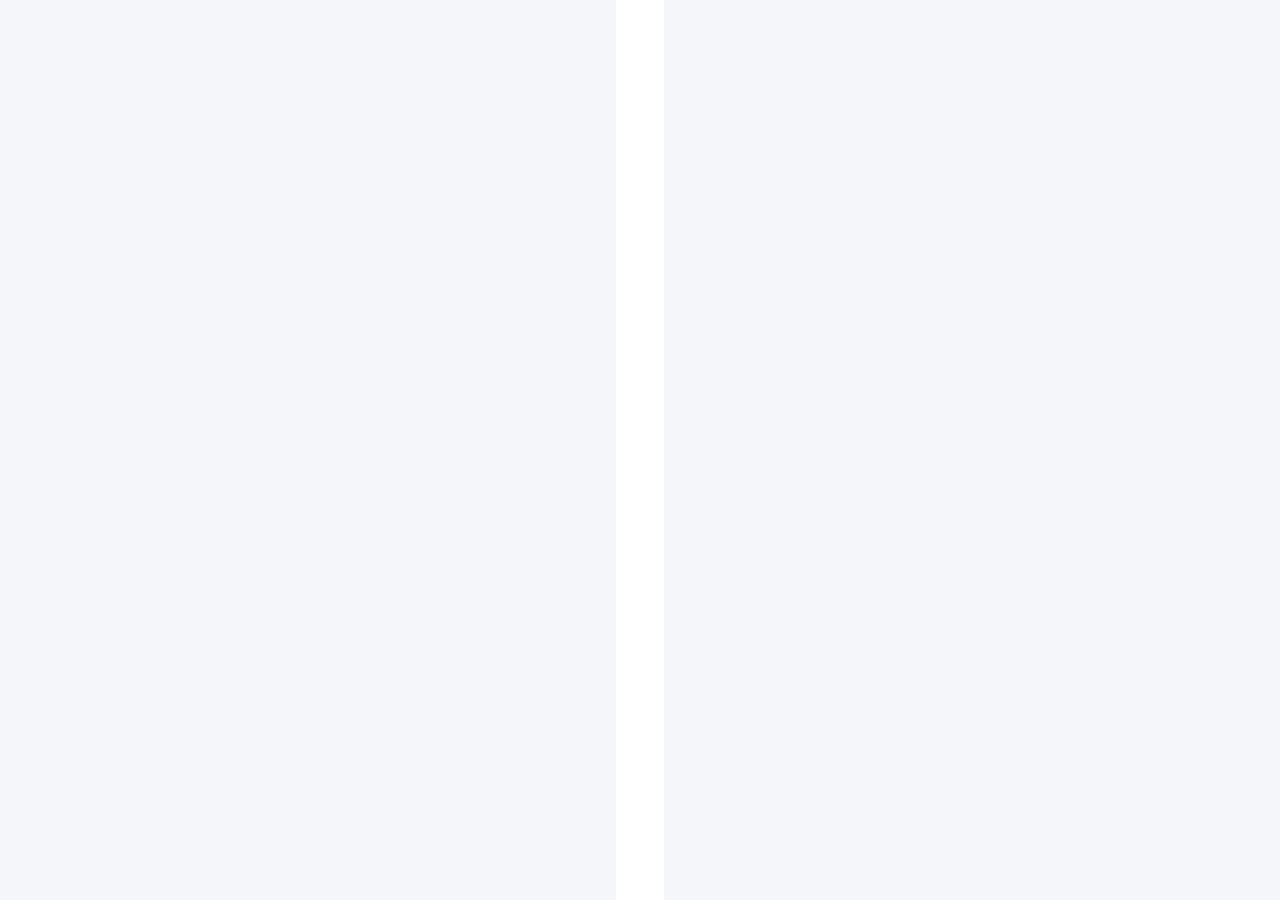
==== index.html @ 3c85de1f "feat: crear estructura inicial de paginas HTML" ====
<!DOCTYPE html>
<html lang="es">
<head>
  <meta charset="UTF-8">
  <meta name="viewport" content="width=device-width, initial-scale=1.0">
  <title>Iniciar Sesión - Toderos Facatativá</title>
  <!-- Estilos globales compartidos -->
  <link rel="stylesheet" href="css/styles.css">
  <!-- Estilos específicos de la pantalla -->
  <link rel="stylesheet" href="css/index.css">
</head>
<body>
  <main class="auth-container">
    <!-- Contenido inicial de Inicio de Sesión -->
  </main>
</body>
</html>
---- css/styles.css ----
/* ==========================================================================
   TODEROS FACATATIVÁ - ESTILOS GLOBALES (styles.css)
   Proyecto Formativo ADSO - SENA
   Tecnologías: HTML5 y CSS3 puro (sin frameworks ni librerías externas)
   ========================================================================== */

/* 1. VARIABLES CSS (CUSTOM PROPERTIES)
   Tokens de diseño basados en el prototipo de Figma
   -------------------------------------------------------------------------- */
:root {
  /* Paleta de colores */
  --color-primary: #194a9b;         /* Azul institucional principal */
  --color-primary-hover: #133979;   /* Azul oscuro para hover */
  --color-secondary: #f0f4fc;       /* Azul muy claro para fondos de acento */
  --color-dark: #1e1e1e;            /* Texto principal oscuro */
  --color-gray-dark: #4f4f4f;       /* Texto secundario oscuro */
  --color-gray: #828282;            /* Texto secundario y placeholders */
  --color-gray-light: #e0e0e0;      /* Bordes y divisores */
  --color-gray-bg: #f5f6fa;         /* Fondo general de la aplicación */
  --color-gray-box: #eeeeee;        /* Fondos neutros y cajas simuladas */
  --color-white: #ffffff;           /* Fondo blanco para tarjetas y contenedores */
  --color-success: #27ae60;         /* Estados activos y confirmaciones */
  --color-warning: #f39c12;         /* Estados pendientes */
  --color-danger: #e74c3c;          /* Estados inactivos o cancelados */

  /* Tipografía */
  --font-family-base: -apple-system, BlinkMacSystemFont, "Segoe UI", Roboto, "Helvetica Neue", Arial, sans-serif;
  --font-size-xs: 0.75rem;          /* 12px */
  --font-size-sm: 0.875rem;         /* 14px */
  --font-size-base: 1rem;           /* 16px */
  --font-size-md: 1.125rem;         /* 18px */
  --font-size-lg: 1.25rem;          /* 20px */
  --font-size-xl: 1.5rem;           /* 24px */
  --font-size-xxl: 1.875rem;        /* 30px */

  /* Espaciado */
  --spacing-xs: 4px;
  --spacing-sm: 8px;
  --spacing-md: 16px;
  --spacing-lg: 24px;
  --spacing-xl: 32px;

  /* Bordes y sombras */
  --border-radius-sm: 4px;
  --border-radius-md: 8px;
  --border-radius-lg: 12px;
  --border-radius-full: 9999px;
  --border-light: 1px solid var(--color-gray-light);
  --box-shadow-sm: 0 1px 3px rgba(0, 0, 0, 0.08);
  --box-shadow-md: 0 4px 12px rgba(0, 0, 0, 0.08);

  /* Layout */
  --max-width-mobile: 440px;
  --max-width-desktop: 1200px;
}

/* 2. REINICIO BÁSICO (CSS RESET)
   -------------------------------------------------------------------------- */
*, *::before, *::after {
  box-sizing: border-box;
  margin: 0;
  padding: 0;
}

html {
  font-size: 16px;
  scroll-behavior: smooth;
}

body {
  font-family: var(--font-family-base);
  font-size: var(--font-size-base);
  line-height: 1.5;
  color: var(--color-dark);
  background-color: var(--color-gray-bg);
  min-height: 100vh;
  display: flex;
  flex-direction: column;
}

/* 3. TIPOGRAFÍA Y ENLACES COMUNES
   -------------------------------------------------------------------------- */
h1, h2, h3, h4, h5, h6 {
  color: var(--color-dark);
  font-weight: 600;
  line-height: 1.3;
}

p {
  color: var(--color-gray-dark);
}

a {
  color: var(--color-primary);
  text-decoration: none;
  transition: color 0.2s ease;
}

a:hover {
  text-decoration: underline;
}

/* 4. ENCABEZADO Y LOGO DE APLICACIÓN
   -------------------------------------------------------------------------- */
.app-header {
  background-color: var(--color-white);
  border-bottom: var(--border-light);
  padding: var(--spacing-md);
  display: flex;
  align-items: center;
  justify-content: space-between;
  position: sticky;
  top: 0;
  z-index: 100;
}

.brand-logo {
  display: flex;
  align-items: center;
  gap: var(--spacing-sm);
  font-size: var(--font-size-md);
  font-weight: 700;
  color: var(--color-primary);
  letter-spacing: -0.5px;
}

/* Bloque neutro que simula el isotipo sin usar imágenes ni SVG */
.brand-icon-placeholder {
  width: 28px;
  height: 28px;
  background-color: var(--color-primary);
  color: var(--color-white);
  border-radius: var(--border-radius-sm);
  display: inline-flex;
  align-items: center;
  justify-content: center;
  font-size: var(--font-size-xs);
  font-weight: 700;
}

.back-link {
  display: inline-flex;
  align-items: center;
  gap: var(--spacing-xs);
  font-size: var(--font-size-sm);
  color: var(--color-gray-dark);
  padding: var(--spacing-xs) var(--spacing-sm);
  border-radius: var(--border-radius-sm);
  background-color: var(--color-gray-box);
}

.back-link:hover {
  background-color: var(--color-gray-light);
  text-decoration: none;
}

/* 5. FORMULARIOS E INPUTS COMUNES
   -------------------------------------------------------------------------- */
.form-group {
  margin-bottom: var(--spacing-md);
  display: flex;
  flex-direction: column;
  gap: var(--spacing-xs);
}

.form-label {
  font-size: var(--font-size-sm);
  font-weight: 600;
  color: var(--color-dark);
}

.form-input,
.form-select,
.form-textarea {
  width: 100%;
  padding: 10px 14px;
  font-family: inherit;
  font-size: var(--font-size-sm);
  color: var(--color-dark);
  background-color: var(--color-white);
  border: var(--border-light);
  border-radius: var(--border-radius-md);
  outline: none;
  transition: border-color 0.2s ease, box-shadow 0.2s ease;
}

.form-input:focus,
.form-select:focus,
.form-textarea:focus {
  border-color: var(--color-primary);
  box-shadow: 0 0 0 3px rgba(25, 74, 155, 0.15);
}

.form-input::placeholder,
.form-textarea::placeholder {
  color: var(--color-gray);
}

.form-textarea {
  resize: vertical;
  min-height: 80px;
}

.form-hint {
  font-size: var(--font-size-xs);
  color: var(--color-gray);
}

/* 6. BOTONES COMUNES
   -------------------------------------------------------------------------- */
.btn {
  display: inline-flex;
  align-items: center;
  justify-content: center;
  padding: 10px 18px;
  font-family: inherit;
  font-size: var(--font-size-sm);
  font-weight: 600;
  border-radius: var(--border-radius-md);
  border: 1px solid transparent;
  cursor: pointer;
  text-align: center;
  transition: background-color 0.2s ease, border-color 0.2s ease;
}

.btn-primary {
  background-color: var(--color-primary);
  color: var(--color-white);
}

.btn-primary:hover {
  background-color: var(--color-primary-hover);
  text-decoration: none;
}

.btn-secondary {
  background-color: var(--color-gray-box);
  color: var(--color-dark);
  border-color: var(--color-gray-light);
}

.btn-secondary:hover {
  background-color: var(--color-gray-light);
  text-decoration: none;
}

.btn-block {
  width: 100%;
}

.btn-sm {
  padding: 6px 12px;
  font-size: var(--font-size-xs);
}

/* 7. TARJETAS Y CONTENEDORES
   -------------------------------------------------------------------------- */
.card {
  background-color: var(--color-white);
  border-radius: var(--border-radius-md);
  border: var(--border-light);
  padding: var(--spacing-md);
  box-shadow: var(--box-shadow-sm);
}

/* 8. BADGES Y ESTADOS
   -------------------------------------------------------------------------- */
.badge {
  display: inline-block;
  padding: 4px 10px;
  font-size: var(--font-size-xs);
  font-weight: 600;
  border-radius: var(--border-radius-full);
  text-transform: uppercase;
  letter-spacing: 0.5px;
}

.badge-active {
  background-color: #e8f8f0;
  color: var(--color-success);
}

.badge-inactive {
  background-color: #fceceb;
  color: var(--color-danger);
}

.badge-pending {
  background-color: #fef5e7;
  color: var(--color-warning);
}

.badge-role {
  background-color: var(--color-secondary);
  color: var(--color-primary);
}

/* 9. PLACEHOLDERS NEUTROS (Imágenes, Avatares, Mapas)
   Construidos exclusivamente con CSS3 para cumplir con las restricciones
   -------------------------------------------------------------------------- */
.avatar-placeholder {
  width: 48px;
  height: 48px;
  background-color: var(--color-gray-box);
  border: var(--border-light);
  border-radius: var(--border-radius-full);
  display: flex;
  align-items: center;
  justify-content: center;
  font-size: var(--font-size-xs);
  font-weight: 600;
  color: var(--color-gray);
  text-transform: uppercase;
}

.map-placeholder {
  background-color: #e9ecef;
  border: 1px dashed var(--color-gray-light);
  border-radius: var(--border-radius-md);
  padding: var(--spacing-lg);
  display: flex;
  flex-direction: column;
  align-items: center;
  justify-content: center;
  text-align: center;
  color: var(--color-gray);
  min-height: 160px;
}

.map-placeholder strong {
  color: var(--color-dark);
  font-size: var(--font-size-sm);
  margin-bottom: var(--spacing-xs);
}

/* 10. BARRA DE NAVEGACIÓN INFERIOR (Mobile)
   -------------------------------------------------------------------------- */
.mobile-nav-bar {
  position: fixed;
  bottom: 0;
  left: 0;
  right: 0;
  background-color: var(--color-white);
  border-top: var(--border-light);
  display: flex;
  justify-content: space-around;
  padding: var(--spacing-sm) 0;
  z-index: 100;
}

.mobile-nav-item {
  display: flex;
  flex-direction: column;
  align-items: center;
  gap: 2px;
  font-size: var(--font-size-xs);
  color: var(--color-gray);
  padding: 4px 8px;
}

.mobile-nav-item.active {
  color: var(--color-primary);
  font-weight: 600;
}

.nav-icon-box {
  width: 22px;
  height: 22px;
  background-color: var(--color-gray-box);
  border-radius: var(--border-radius-sm);
  display: flex;
  align-items: center;
  justify-content: center;
  font-size: 10px;
}

.mobile-nav-item.active .nav-icon-box {
  background-color: var(--color-primary);
  color: var(--color-white);
}

/* Espaciador inferior para no tapar contenido con la barra móvil */
.has-bottom-nav {
  padding-bottom: 70px;
}
---- css/index.css ----
/* ==========================================================================
   TODEROS FACATATIVÁ - INICIO DE SESIÓN (index.css)
   Estilos específicos para la pantalla de Login
   ========================================================================== */

.auth-container {
  max-width: var(--max-width-mobile);
  margin: 0 auto;
  min-height: 100vh;
  background-color: var(--color-white);
  display: flex;
  flex-direction: column;
  padding: var(--spacing-xl) var(--spacing-lg);
  justify-content: space-between;
}
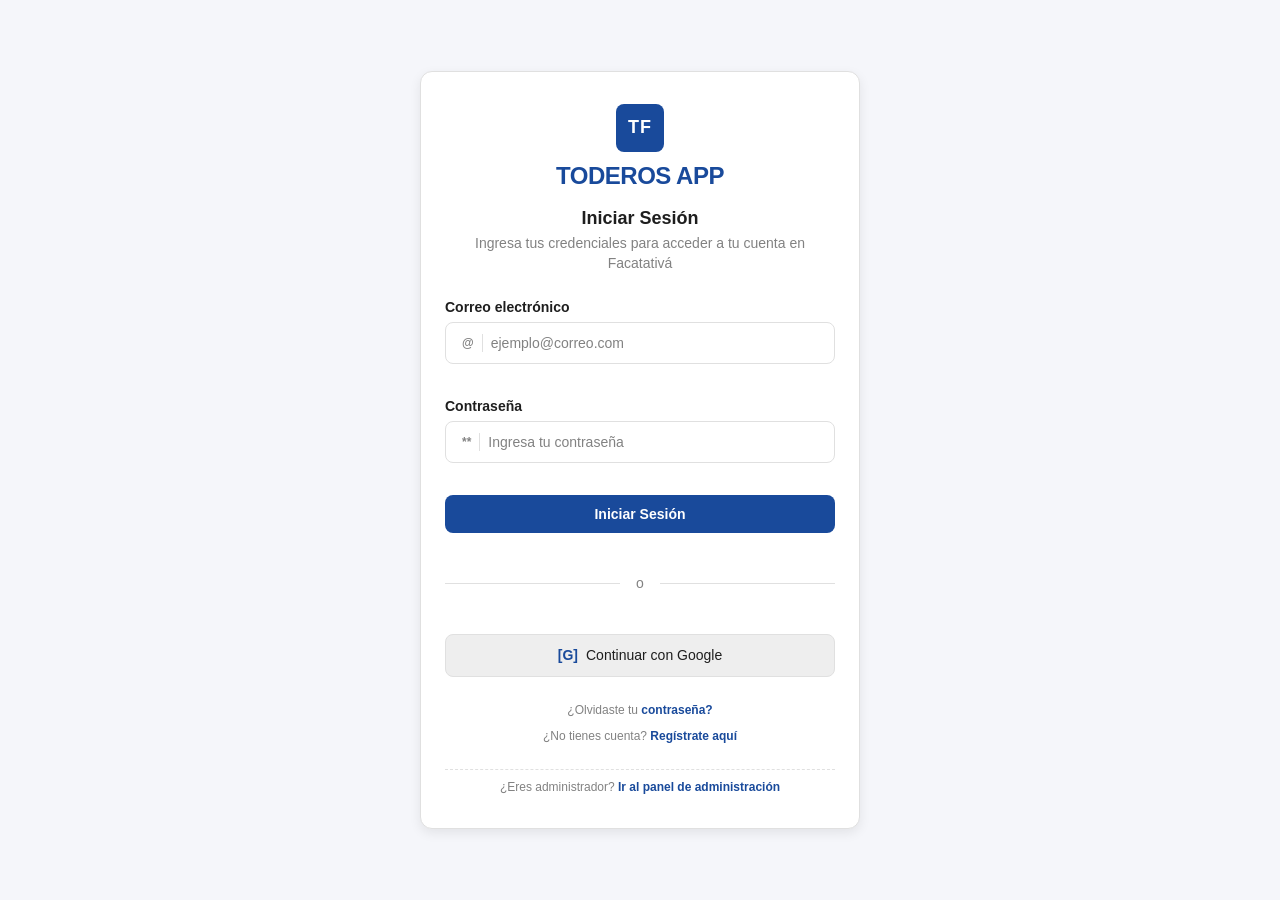
==== commit bb98bec1: "feat: maquetar inicio de sesion y registro" ====
--- a/index.html
+++ b/index.html
@@ -9,9 +9,92 @@
   <!-- Estilos específicos de la pantalla -->
   <link rel="stylesheet" href="css/index.css">
 </head>
-<body>
-  <main class="auth-container">
-    <!-- Contenido inicial de Inicio de Sesión -->
+<body class="login-page">
+
+  <main class="auth-card" aria-labelledby="login-title">
+    
+    <!-- Encabezado con identidad visual -->
+    <header class="auth-header">
+      <div class="auth-brand">
+        <div class="brand-badge-box" aria-hidden="true">TF</div>
+        <h1 class="brand-title">TODEROS APP</h1>
+      </div>
+      <h2 id="login-title" class="auth-title">Iniciar Sesión</h2>
+      <p class="auth-subtitle">Ingresa tus credenciales para acceder a tu cuenta en Facatativá</p>
+    </header>
+
+    <!-- Formulario de inicio de sesión -->
+    <form class="auth-form" action="buscar-servicios.html" method="get">
+      
+      <!-- Campo Correo -->
+      <div class="form-group">
+        <label for="login-email" class="form-label">Correo electrónico</label>
+        <div class="input-with-indicator">
+          <span class="input-indicator" aria-hidden="true">@</span>
+          <input 
+            type="email" 
+            id="login-email" 
+            name="email" 
+            class="form-input" 
+            placeholder="ejemplo@correo.com" 
+            required
+            autocomplete="email">
+        </div>
+      </div>
+
+      <!-- Campo Contraseña -->
+      <div class="form-group">
+        <label for="login-password" class="form-label">Contraseña</label>
+        <div class="input-with-indicator">
+          <span class="input-indicator" aria-hidden="true">**</span>
+          <input 
+            type="password" 
+            id="login-password" 
+            name="password" 
+            class="form-input" 
+            placeholder="Ingresa tu contraseña" 
+            required
+            autocomplete="current-password">
+        </div>
+      </div>
+
+      <!-- Botón de acción principal -->
+      <button type="submit" class="btn btn-primary btn-block">
+        Iniciar Sesión
+      </button>
+
+      <!-- Divisor visual -->
+      <div class="auth-divider" aria-hidden="true">
+        <span class="divider-line"></span>
+        <span class="divider-text">o</span>
+        <span class="divider-line"></span>
+      </div>
+
+      <!-- Botón de autenticación alternativa -->
+      <a href="buscar-servicios.html" class="btn-social">
+        <span class="social-indicator" aria-hidden="true">[G]</span>
+        <span>Continuar con Google</span>
+      </a>
+
+    </form>
+
+    <!-- Enlaces secundarios del pie -->
+    <footer class="auth-footer">
+      <p>
+        ¿Olvidaste tu <a href="#recuperar">contraseña?</a>
+      </p>
+      <p>
+        ¿No tienes cuenta? <a href="registro.html">Regístrate aquí</a>
+      </p>
+
+      <!-- Enlace para navegación rápida hacia el rol Administrador (para fines de revisión) -->
+      <div class="admin-access-note">
+        <span>¿Eres administrador?</span> 
+        <a href="admin-dashboard.html">Ir al panel de administración</a>
+      </div>
+    </footer>
+
   </main>
+
 </body>
 </html>
--- a/css/styles.css
+++ b/css/styles.css
@@ -383,3 +383,4 @@
 .has-bottom-nav {
   padding-bottom: 70px;
 }
+
--- a/css/index.css
+++ b/css/index.css
@@ -3,13 +3,188 @@
    Estilos específicos para la pantalla de Login
    ========================================================================== */
 
-.auth-container {
+/* Contenedor principal centrado, estilo mobile-first */
+.login-page {
+  min-height: 100vh;
+  display: flex;
+  align-items: center;
+  justify-content: center;
+  background-color: var(--color-gray-bg);
+  padding: var(--spacing-md);
+}
+
+.auth-card {
+  width: 100%;
   max-width: var(--max-width-mobile);
-  margin: 0 auto;
-  min-height: 100vh;
   background-color: var(--color-white);
+  border-radius: var(--border-radius-lg);
+  border: var(--border-light);
+  box-shadow: var(--box-shadow-md);
+  padding: var(--spacing-xl) var(--spacing-lg);
   display: flex;
   flex-direction: column;
-  padding: var(--spacing-xl) var(--spacing-lg);
-  justify-content: space-between;
 }
+
+/* Identidad de marca superior */
+.auth-header {
+  text-align: center;
+  margin-bottom: var(--spacing-lg);
+}
+
+.auth-brand {
+  display: flex;
+  flex-direction: column;
+  align-items: center;
+  gap: var(--spacing-sm);
+  margin-bottom: var(--spacing-md);
+}
+
+.brand-badge-box {
+  width: 48px;
+  height: 48px;
+  background-color: var(--color-primary);
+  color: var(--color-white);
+  border-radius: var(--border-radius-md);
+  display: flex;
+  align-items: center;
+  justify-content: center;
+  font-weight: 700;
+  font-size: var(--font-size-md);
+  letter-spacing: 1px;
+}
+
+.brand-title {
+  font-size: var(--font-size-xl);
+  font-weight: 700;
+  color: var(--color-primary);
+  letter-spacing: -0.5px;
+}
+
+.auth-title {
+  font-size: var(--font-size-md);
+  font-weight: 600;
+  color: var(--color-dark);
+  margin-bottom: var(--spacing-xs);
+}
+
+.auth-subtitle {
+  font-size: var(--font-size-sm);
+  color: var(--color-gray);
+  line-height: 1.4;
+}
+
+/* Formulario */
+.auth-form {
+  display: flex;
+  flex-direction: column;
+  gap: var(--spacing-md);
+}
+
+/* Campo con indicador visual neutro */
+.input-with-indicator {
+  display: flex;
+  align-items: center;
+  border: var(--border-light);
+  border-radius: var(--border-radius-md);
+  background-color: var(--color-white);
+  padding: 0 var(--spacing-md);
+  transition: border-color 0.2s ease, box-shadow 0.2s ease;
+}
+
+.input-with-indicator:focus-within {
+  border-color: var(--color-primary);
+  box-shadow: 0 0 0 3px rgba(25, 74, 155, 0.15);
+}
+
+.input-indicator {
+  font-size: var(--font-size-xs);
+  font-weight: 600;
+  color: var(--color-gray);
+  text-transform: uppercase;
+  margin-right: var(--spacing-sm);
+  padding-right: var(--spacing-sm);
+  border-right: 1px solid var(--color-gray-light);
+  user-select: none;
+}
+
+.input-with-indicator .form-input {
+  border: none;
+  padding: 12px 0;
+  box-shadow: none;
+}
+
+.input-with-indicator .form-input:focus {
+  box-shadow: none;
+}
+
+/* Divisor horizontal */
+.auth-divider {
+  display: flex;
+  align-items: center;
+  gap: var(--spacing-md);
+  margin: var(--spacing-lg) 0;
+}
+
+.divider-line {
+  flex: 1;
+  height: 1px;
+  background-color: var(--color-gray-light);
+}
+
+.divider-text {
+  font-size: var(--font-size-sm);
+  color: var(--color-gray);
+}
+
+/* Botón social neutro */
+.btn-social {
+  display: flex;
+  align-items: center;
+  justify-content: center;
+  gap: var(--spacing-sm);
+  background-color: var(--color-gray-box);
+  color: var(--color-dark);
+  border: 1px solid var(--color-gray-light);
+  border-radius: var(--border-radius-md);
+  padding: 10px 16px;
+  font-size: var(--font-size-sm);
+  font-weight: 500;
+}
+
+.btn-social:hover {
+  background-color: #e5e5e5;
+  text-decoration: none;
+}
+
+.social-indicator {
+  display: inline-block;
+  font-weight: 700;
+  font-size: var(--font-size-sm);
+  color: var(--color-primary);
+}
+
+/* Enlaces del pie del formulario */
+.auth-footer {
+  margin-top: var(--spacing-lg);
+  display: flex;
+  flex-direction: column;
+  gap: var(--spacing-sm);
+  text-align: center;
+  font-size: var(--font-size-xs);
+}
+
+.auth-footer p {
+  color: var(--color-gray);
+}
+
+.auth-footer a {
+  font-weight: 600;
+}
+
+.admin-access-note {
+  margin-top: var(--spacing-md);
+  padding-top: var(--spacing-sm);
+  border-top: 1px dashed var(--color-gray-light);
+  font-size: var(--font-size-xs);
+  color: var(--color-gray);
+}
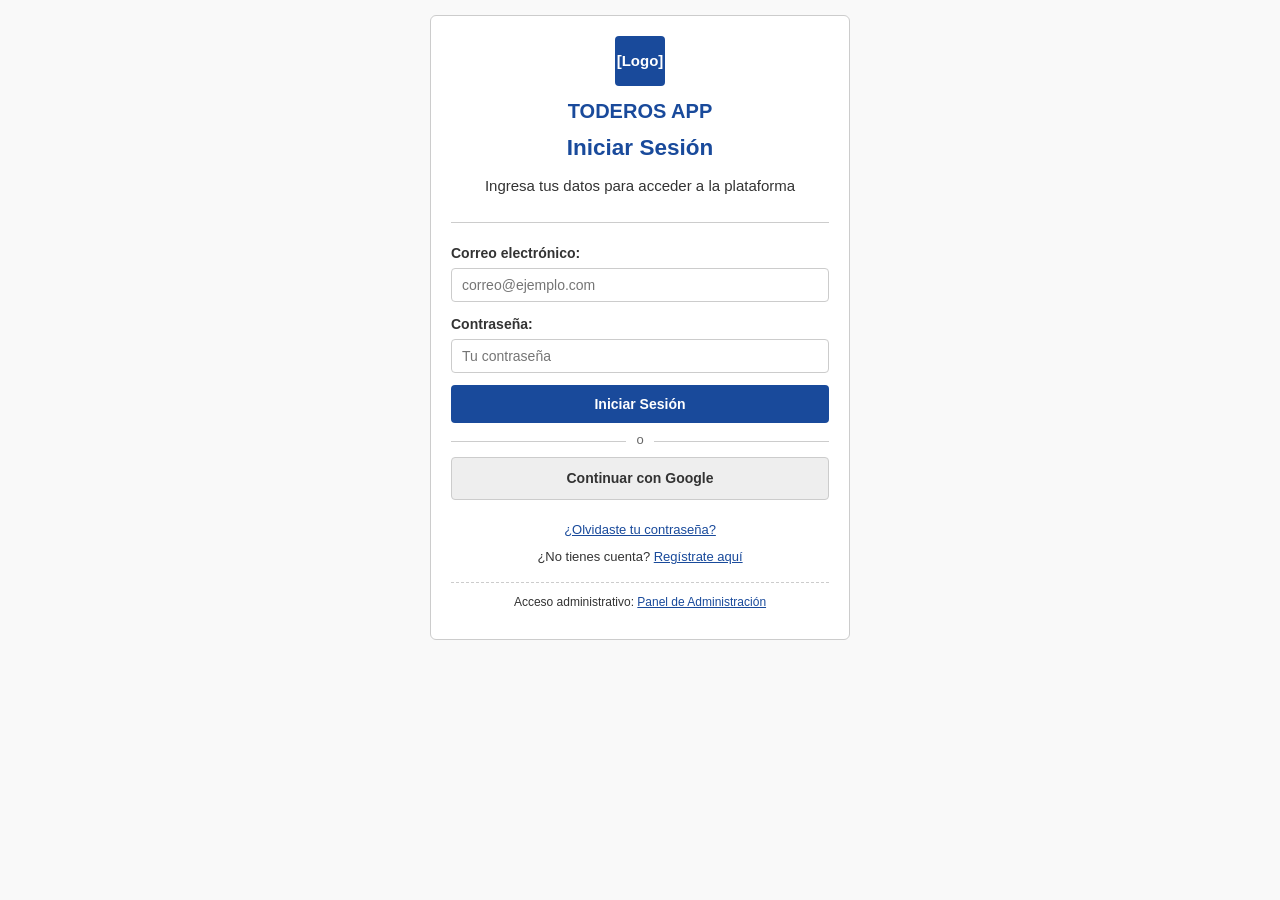
==== commit ef224f0b: "style: simplificar maquetacion a estilos basicos formativos" ====
--- a/index.html
+++ b/index.html
@@ -4,93 +4,58 @@
   <meta charset="UTF-8">
   <meta name="viewport" content="width=device-width, initial-scale=1.0">
   <title>Iniciar Sesión - Toderos Facatativá</title>
-  <!-- Estilos globales compartidos -->
+  <!-- Estilos globales -->
   <link rel="stylesheet" href="css/styles.css">
-  <!-- Estilos específicos de la pantalla -->
+  <!-- Estilos de pantalla -->
   <link rel="stylesheet" href="css/index.css">
 </head>
-<body class="login-page">
+<body>
 
-  <main class="auth-card" aria-labelledby="login-title">
+  <!-- Contenedor principal de la pantalla móvil -->
+  <main class="mobile-view">
     
-    <!-- Encabezado con identidad visual -->
-    <header class="auth-header">
-      <div class="auth-brand">
-        <div class="brand-badge-box" aria-hidden="true">TF</div>
-        <h1 class="brand-title">TODEROS APP</h1>
-      </div>
-      <h2 id="login-title" class="auth-title">Iniciar Sesión</h2>
-      <p class="auth-subtitle">Ingresa tus credenciales para acceder a tu cuenta en Facatativá</p>
+    <!-- Encabezado con logo y título -->
+    <header class="site-header">
+      <div class="login-brand-logo">[Logo]</div>
+      <h1 class="brand-name">TODEROS APP</h1>
+      <h2>Iniciar Sesión</h2>
+      <p>Ingresa tus datos para acceder a la plataforma</p>
     </header>
 
     <!-- Formulario de inicio de sesión -->
-    <form class="auth-form" action="buscar-servicios.html" method="get">
+    <form action="buscar-servicios.html" method="get" class="login-box">
       
-      <!-- Campo Correo -->
       <div class="form-group">
-        <label for="login-email" class="form-label">Correo electrónico</label>
-        <div class="input-with-indicator">
-          <span class="input-indicator" aria-hidden="true">@</span>
-          <input 
-            type="email" 
-            id="login-email" 
-            name="email" 
-            class="form-input" 
-            placeholder="ejemplo@correo.com" 
-            required
-            autocomplete="email">
-        </div>
+        <label for="correo">Correo electrónico:</label>
+        <input type="email" id="correo" name="correo" placeholder="correo@ejemplo.com" required>
       </div>
 
-      <!-- Campo Contraseña -->
       <div class="form-group">
-        <label for="login-password" class="form-label">Contraseña</label>
-        <div class="input-with-indicator">
-          <span class="input-indicator" aria-hidden="true">**</span>
-          <input 
-            type="password" 
-            id="login-password" 
-            name="password" 
-            class="form-input" 
-            placeholder="Ingresa tu contraseña" 
-            required
-            autocomplete="current-password">
-        </div>
+        <label for="password">Contraseña:</label>
+        <input type="password" id="password" name="password" placeholder="Tu contraseña" required>
       </div>
 
-      <!-- Botón de acción principal -->
-      <button type="submit" class="btn btn-primary btn-block">
-        Iniciar Sesión
-      </button>
-
-      <!-- Divisor visual -->
-      <div class="auth-divider" aria-hidden="true">
-        <span class="divider-line"></span>
-        <span class="divider-text">o</span>
-        <span class="divider-line"></span>
+      <div class="form-group">
+        <button type="submit" class="btn btn-primary btn-block">Iniciar Sesión</button>
       </div>
 
-      <!-- Botón de autenticación alternativa -->
-      <a href="buscar-servicios.html" class="btn-social">
-        <span class="social-indicator" aria-hidden="true">[G]</span>
-        <span>Continuar con Google</span>
-      </a>
+      <div class="divider-simple">
+        <span>o</span>
+      </div>
+
+      <div class="form-group">
+        <a href="buscar-servicios.html" class="btn btn-secondary btn-block">Continuar con Google</a>
+      </div>
 
     </form>
 
-    <!-- Enlaces secundarios del pie -->
-    <footer class="auth-footer">
-      <p>
-        ¿Olvidaste tu <a href="#recuperar">contraseña?</a>
-      </p>
-      <p>
-        ¿No tienes cuenta? <a href="registro.html">Regístrate aquí</a>
-      </p>
-
-      <!-- Enlace para navegación rápida hacia el rol Administrador (para fines de revisión) -->
-      <div class="admin-access-note">
-        <span>¿Eres administrador?</span> 
-        <a href="admin-dashboard.html">Ir al panel de administración</a>
+    <!-- Enlaces de navegación -->
+    <footer class="login-footer-links">
+      <p><a href="#recuperar">¿Olvidaste tu contraseña?</a></p>
+      <p>¿No tienes cuenta? <a href="registro.html">Regístrate aquí</a></p>
+      
+      <div class="admin-link-box">
+        <p>Acceso administrativo: <a href="admin-dashboard.html">Panel de Administración</a></p>
       </div>
     </footer>
 
--- a/css/styles.css
+++ b/css/styles.css
@@ -1,386 +1,184 @@
 /* ==========================================================================
-   TODEROS FACATATIVÁ - ESTILOS GLOBALES (styles.css)
-   Proyecto Formativo ADSO - SENA
-   Tecnologías: HTML5 y CSS3 puro (sin frameworks ni librerías externas)
+   TODEROS FACATATIVÁ - ESTILOS GLOBALES BÁSICOS (styles.css)
+   Maquetación inicial formativa - ADSO SENA
+   Enfoque: Estructura clara, sencilla y fácil de comprender
    ========================================================================== */
 
-/* 1. VARIABLES CSS (CUSTOM PROPERTIES)
-   Tokens de diseño basados en el prototipo de Figma
-   -------------------------------------------------------------------------- */
+/* 1. Colores y fuentes base */
 :root {
-  /* Paleta de colores */
-  --color-primary: #194a9b;         /* Azul institucional principal */
-  --color-primary-hover: #133979;   /* Azul oscuro para hover */
-  --color-secondary: #f0f4fc;       /* Azul muy claro para fondos de acento */
-  --color-dark: #1e1e1e;            /* Texto principal oscuro */
-  --color-gray-dark: #4f4f4f;       /* Texto secundario oscuro */
-  --color-gray: #828282;            /* Texto secundario y placeholders */
-  --color-gray-light: #e0e0e0;      /* Bordes y divisores */
-  --color-gray-bg: #f5f6fa;         /* Fondo general de la aplicación */
-  --color-gray-box: #eeeeee;        /* Fondos neutros y cajas simuladas */
-  --color-white: #ffffff;           /* Fondo blanco para tarjetas y contenedores */
-  --color-success: #27ae60;         /* Estados activos y confirmaciones */
-  --color-warning: #f39c12;         /* Estados pendientes */
-  --color-danger: #e74c3c;          /* Estados inactivos o cancelados */
-
-  /* Tipografía */
-  --font-family-base: -apple-system, BlinkMacSystemFont, "Segoe UI", Roboto, "Helvetica Neue", Arial, sans-serif;
-  --font-size-xs: 0.75rem;          /* 12px */
-  --font-size-sm: 0.875rem;         /* 14px */
-  --font-size-base: 1rem;           /* 16px */
-  --font-size-md: 1.125rem;         /* 18px */
-  --font-size-lg: 1.25rem;          /* 20px */
-  --font-size-xl: 1.5rem;           /* 24px */
-  --font-size-xxl: 1.875rem;        /* 30px */
-
-  /* Espaciado */
-  --spacing-xs: 4px;
-  --spacing-sm: 8px;
-  --spacing-md: 16px;
-  --spacing-lg: 24px;
-  --spacing-xl: 32px;
-
-  /* Bordes y sombras */
-  --border-radius-sm: 4px;
-  --border-radius-md: 8px;
-  --border-radius-lg: 12px;
-  --border-radius-full: 9999px;
-  --border-light: 1px solid var(--color-gray-light);
-  --box-shadow-sm: 0 1px 3px rgba(0, 0, 0, 0.08);
-  --box-shadow-md: 0 4px 12px rgba(0, 0, 0, 0.08);
-
-  /* Layout */
-  --max-width-mobile: 440px;
-  --max-width-desktop: 1200px;
+  --color-primary: #194a9b;       /* Azul de referencia */
+  --color-text: #333333;          /* Texto principal */
+  --color-muted: #666666;         /* Texto secundario */
+  --color-border: #cccccc;        /* Bordes de cajas y formularios */
+  --color-bg-light: #f9f9f9;      /* Fondo de página */
+  --color-card-bg: #ffffff;       /* Fondo de contenedores */
+  --color-neutral-box: #eeeeee;   /* Bloques neutros / wireframes */
+  --font-base: Arial, Helvetica, sans-serif;
 }
 
-/* 2. REINICIO BÁSICO (CSS RESET)
-   -------------------------------------------------------------------------- */
-*, *::before, *::after {
+/* 2. Reinicio básico */
+* {
   box-sizing: border-box;
   margin: 0;
   padding: 0;
 }
 
-html {
-  font-size: 16px;
-  scroll-behavior: smooth;
+body {
+  font-family: var(--font-base);
+  font-size: 15px;
+  line-height: 1.5;
+  color: var(--color-text);
+  background-color: var(--color-bg-light);
+  padding: 15px;
 }
 
-body {
-  font-family: var(--font-family-base);
-  font-size: var(--font-size-base);
-  line-height: 1.5;
-  color: var(--color-dark);
-  background-color: var(--color-gray-bg);
-  min-height: 100vh;
-  display: flex;
-  flex-direction: column;
-}
-
-/* 3. TIPOGRAFÍA Y ENLACES COMUNES
-   -------------------------------------------------------------------------- */
-h1, h2, h3, h4, h5, h6 {
-  color: var(--color-dark);
-  font-weight: 600;
-  line-height: 1.3;
+/* 3. Tipografía y enlaces */
+h1, h2, h3 {
+  color: var(--color-primary);
+  margin-bottom: 10px;
 }
 
 p {
-  color: var(--color-gray-dark);
+  margin-bottom: 10px;
 }
 
 a {
   color: var(--color-primary);
-  text-decoration: none;
-  transition: color 0.2s ease;
+  text-decoration: underline;
 }
 
 a:hover {
-  text-decoration: underline;
+  color: #0d2854;
 }
 
-/* 4. ENCABEZADO Y LOGO DE APLICACIÓN
-   -------------------------------------------------------------------------- */
-.app-header {
-  background-color: var(--color-white);
-  border-bottom: var(--border-light);
-  padding: var(--spacing-md);
-  display: flex;
-  align-items: center;
-  justify-content: space-between;
-  position: sticky;
-  top: 0;
-  z-index: 100;
+/* 4. Contenedor móvil base (para vistas de Cliente y Todero) */
+.mobile-view {
+  max-width: 420px;
+  margin: 0 auto;
+  background-color: var(--color-card-bg);
+  border: 1px solid var(--color-border);
+  border-radius: 6px;
+  padding: 20px;
 }
 
-.brand-logo {
-  display: flex;
-  align-items: center;
-  gap: var(--spacing-sm);
-  font-size: var(--font-size-md);
-  font-weight: 700;
-  color: var(--color-primary);
-  letter-spacing: -0.5px;
+/* 5. Encabezado común */
+.site-header {
+  text-align: center;
+  border-bottom: 1px solid var(--color-border);
+  padding-bottom: 15px;
+  margin-bottom: 15px;
 }
 
-/* Bloque neutro que simula el isotipo sin usar imágenes ni SVG */
-.brand-icon-placeholder {
-  width: 28px;
-  height: 28px;
-  background-color: var(--color-primary);
-  color: var(--color-white);
-  border-radius: var(--border-radius-sm);
-  display: inline-flex;
-  align-items: center;
-  justify-content: center;
-  font-size: var(--font-size-xs);
-  font-weight: 700;
+.brand-name {
+  font-size: 20px;
+  font-weight: bold;
+  color: var(--color-primary);
+  margin-bottom: 5px;
 }
 
-.back-link {
-  display: inline-flex;
-  align-items: center;
-  gap: var(--spacing-xs);
-  font-size: var(--font-size-sm);
-  color: var(--color-gray-dark);
-  padding: var(--spacing-xs) var(--spacing-sm);
-  border-radius: var(--border-radius-sm);
-  background-color: var(--color-gray-box);
+/* 6. Formularios básicos */
+.form-group {
+  margin-bottom: 12px;
 }
 
-.back-link:hover {
-  background-color: var(--color-gray-light);
-  text-decoration: none;
+.form-group label {
+  display: block;
+  font-weight: bold;
+  font-size: 14px;
+  margin-bottom: 4px;
 }
 
-/* 5. FORMULARIOS E INPUTS COMUNES
-   -------------------------------------------------------------------------- */
-.form-group {
-  margin-bottom: var(--spacing-md);
-  display: flex;
-  flex-direction: column;
-  gap: var(--spacing-xs);
+.form-group input,
+.form-group select,
+.form-group textarea {
+  width: 100%;
+  padding: 8px 10px;
+  font-family: inherit;
+  font-size: 14px;
+  border: 1px solid var(--color-border);
+  border-radius: 4px;
+  background-color: #fff;
 }
 
-.form-label {
-  font-size: var(--font-size-sm);
-  font-weight: 600;
-  color: var(--color-dark);
+.form-group textarea {
+  resize: vertical;
+  min-height: 70px;
 }
 
-.form-input,
-.form-select,
-.form-textarea {
-  width: 100%;
-  padding: 10px 14px;
-  font-family: inherit;
-  font-size: var(--font-size-sm);
-  color: var(--color-dark);
-  background-color: var(--color-white);
-  border: var(--border-light);
-  border-radius: var(--border-radius-md);
-  outline: none;
-  transition: border-color 0.2s ease, box-shadow 0.2s ease;
-}
-
-.form-input:focus,
-.form-select:focus,
-.form-textarea:focus {
-  border-color: var(--color-primary);
-  box-shadow: 0 0 0 3px rgba(25, 74, 155, 0.15);
-}
-
-.form-input::placeholder,
-.form-textarea::placeholder {
-  color: var(--color-gray);
-}
-
-.form-textarea {
-  resize: vertical;
-  min-height: 80px;
-}
-
-.form-hint {
-  font-size: var(--font-size-xs);
-  color: var(--color-gray);
-}
-
-/* 6. BOTONES COMUNES
-   -------------------------------------------------------------------------- */
+/* 7. Botones básicos */
 .btn {
-  display: inline-flex;
-  align-items: center;
-  justify-content: center;
-  padding: 10px 18px;
-  font-family: inherit;
-  font-size: var(--font-size-sm);
-  font-weight: 600;
-  border-radius: var(--border-radius-md);
+  display: inline-block;
+  padding: 10px 15px;
+  font-size: 14px;
+  font-weight: bold;
+  text-align: center;
+  text-decoration: none;
+  border-radius: 4px;
   border: 1px solid transparent;
   cursor: pointer;
-  text-align: center;
-  transition: background-color 0.2s ease, border-color 0.2s ease;
 }
 
 .btn-primary {
   background-color: var(--color-primary);
-  color: var(--color-white);
+  color: #ffffff;
 }
 
 .btn-primary:hover {
-  background-color: var(--color-primary-hover);
-  text-decoration: none;
+  background-color: #133979;
 }
 
 .btn-secondary {
-  background-color: var(--color-gray-box);
-  color: var(--color-dark);
-  border-color: var(--color-gray-light);
-}
-
-.btn-secondary:hover {
-  background-color: var(--color-gray-light);
-  text-decoration: none;
+  background-color: var(--color-neutral-box);
+  color: var(--color-text);
+  border-color: var(--color-border);
 }
 
 .btn-block {
+  display: block;
   width: 100%;
 }
 
-.btn-sm {
-  padding: 6px 12px;
-  font-size: var(--font-size-xs);
+/* 8. Bloques neutros para maquetación (sustituyen imágenes, íconos y mapas) */
+.box-neutral {
+  background-color: var(--color-neutral-box);
+  border: 1px dashed var(--color-border);
+  border-radius: 4px;
+  padding: 15px;
+  text-align: center;
+  color: var(--color-muted);
+  font-size: 13px;
+  margin-bottom: 15px;
 }
 
-/* 7. TARJETAS Y CONTENEDORES
-   -------------------------------------------------------------------------- */
-.card {
-  background-color: var(--color-white);
-  border-radius: var(--border-radius-md);
-  border: var(--border-light);
-  padding: var(--spacing-md);
-  box-shadow: var(--box-shadow-sm);
+.badge-tag {
+  display: inline-block;
+  padding: 3px 8px;
+  font-size: 12px;
+  border-radius: 3px;
+  background-color: var(--color-neutral-box);
+  border: 1px solid var(--color-border);
+  color: var(--color-text);
 }
 
-/* 8. BADGES Y ESTADOS
-   -------------------------------------------------------------------------- */
-.badge {
-  display: inline-block;
-  padding: 4px 10px;
-  font-size: var(--font-size-xs);
-  font-weight: 600;
-  border-radius: var(--border-radius-full);
-  text-transform: uppercase;
-  letter-spacing: 0.5px;
+/* 9. Barra de navegación básica para móvil */
+.nav-bar-basic {
+  margin-top: 25px;
+  padding-top: 15px;
+  border-top: 1px solid var(--color-border);
+  display: flex;
+  justify-content: space-around;
+  text-align: center;
+  font-size: 13px;
 }
 
-.badge-active {
-  background-color: #e8f8f0;
-  color: var(--color-success);
+.nav-bar-basic a {
+  text-decoration: none;
+  color: var(--color-muted);
+  padding: 6px;
 }
 
-.badge-inactive {
-  background-color: #fceceb;
-  color: var(--color-danger);
+.nav-bar-basic a.active {
+  color: var(--color-primary);
+  font-weight: bold;
+  border-bottom: 2px solid var(--color-primary);
 }
-
-.badge-pending {
-  background-color: #fef5e7;
-  color: var(--color-warning);
-}
-
-.badge-role {
-  background-color: var(--color-secondary);
-  color: var(--color-primary);
-}
-
-/* 9. PLACEHOLDERS NEUTROS (Imágenes, Avatares, Mapas)
-   Construidos exclusivamente con CSS3 para cumplir con las restricciones
-   -------------------------------------------------------------------------- */
-.avatar-placeholder {
-  width: 48px;
-  height: 48px;
-  background-color: var(--color-gray-box);
-  border: var(--border-light);
-  border-radius: var(--border-radius-full);
-  display: flex;
-  align-items: center;
-  justify-content: center;
-  font-size: var(--font-size-xs);
-  font-weight: 600;
-  color: var(--color-gray);
-  text-transform: uppercase;
-}
-
-.map-placeholder {
-  background-color: #e9ecef;
-  border: 1px dashed var(--color-gray-light);
-  border-radius: var(--border-radius-md);
-  padding: var(--spacing-lg);
-  display: flex;
-  flex-direction: column;
-  align-items: center;
-  justify-content: center;
-  text-align: center;
-  color: var(--color-gray);
-  min-height: 160px;
-}
-
-.map-placeholder strong {
-  color: var(--color-dark);
-  font-size: var(--font-size-sm);
-  margin-bottom: var(--spacing-xs);
-}
-
-/* 10. BARRA DE NAVEGACIÓN INFERIOR (Mobile)
-   -------------------------------------------------------------------------- */
-.mobile-nav-bar {
-  position: fixed;
-  bottom: 0;
-  left: 0;
-  right: 0;
-  background-color: var(--color-white);
-  border-top: var(--border-light);
-  display: flex;
-  justify-content: space-around;
-  padding: var(--spacing-sm) 0;
-  z-index: 100;
-}
-
-.mobile-nav-item {
-  display: flex;
-  flex-direction: column;
-  align-items: center;
-  gap: 2px;
-  font-size: var(--font-size-xs);
-  color: var(--color-gray);
-  padding: 4px 8px;
-}
-
-.mobile-nav-item.active {
-  color: var(--color-primary);
-  font-weight: 600;
-}
-
-.nav-icon-box {
-  width: 22px;
-  height: 22px;
-  background-color: var(--color-gray-box);
-  border-radius: var(--border-radius-sm);
-  display: flex;
-  align-items: center;
-  justify-content: center;
-  font-size: 10px;
-}
-
-.mobile-nav-item.active .nav-icon-box {
-  background-color: var(--color-primary);
-  color: var(--color-white);
-}
-
-/* Espaciador inferior para no tapar contenido con la barra móvil */
-.has-bottom-nav {
-  padding-bottom: 70px;
-}
-
--- a/css/index.css
+++ b/css/index.css
@@ -1,190 +1,50 @@
 /* ==========================================================================
-   TODEROS FACATATIVÁ - INICIO DE SESIÓN (index.css)
-   Estilos específicos para la pantalla de Login
+   TODEROS FACATATIVÁ - INICIO DE SESIÓN BÁSICO (index.css)
    ========================================================================== */
 
-/* Contenedor principal centrado, estilo mobile-first */
-.login-page {
-  min-height: 100vh;
-  display: flex;
-  align-items: center;
-  justify-content: center;
-  background-color: var(--color-gray-bg);
-  padding: var(--spacing-md);
+.login-box {
+  margin-top: 20px;
 }
 
-.auth-card {
-  width: 100%;
-  max-width: var(--max-width-mobile);
-  background-color: var(--color-white);
-  border-radius: var(--border-radius-lg);
-  border: var(--border-light);
-  box-shadow: var(--box-shadow-md);
-  padding: var(--spacing-xl) var(--spacing-lg);
-  display: flex;
-  flex-direction: column;
+.login-brand-logo {
+  width: 50px;
+  height: 50px;
+  background-color: var(--color-primary);
+  color: #fff;
+  line-height: 50px;
+  text-align: center;
+  font-weight: bold;
+  border-radius: 4px;
+  margin: 0 auto 10px auto;
 }
 
-/* Identidad de marca superior */
-.auth-header {
+.divider-simple {
   text-align: center;
-  margin-bottom: var(--spacing-lg);
+  margin: 15px 0;
+  border-bottom: 1px solid var(--color-border);
+  line-height: 0.1em;
 }
 
-.auth-brand {
-  display: flex;
-  flex-direction: column;
-  align-items: center;
-  gap: var(--spacing-sm);
-  margin-bottom: var(--spacing-md);
+.divider-simple span {
+  background-color: #fff;
+  padding: 0 10px;
+  color: var(--color-muted);
+  font-size: 13px;
 }
 
-.brand-badge-box {
-  width: 48px;
-  height: 48px;
-  background-color: var(--color-primary);
-  color: var(--color-white);
-  border-radius: var(--border-radius-md);
-  display: flex;
-  align-items: center;
-  justify-content: center;
-  font-weight: 700;
-  font-size: var(--font-size-md);
-  letter-spacing: 1px;
+.login-footer-links {
+  margin-top: 20px;
+  text-align: center;
+  font-size: 13px;
 }
 
-.brand-title {
-  font-size: var(--font-size-xl);
-  font-weight: 700;
-  color: var(--color-primary);
-  letter-spacing: -0.5px;
+.login-footer-links p {
+  margin-bottom: 8px;
 }
 
-.auth-title {
-  font-size: var(--font-size-md);
-  font-weight: 600;
-  color: var(--color-dark);
-  margin-bottom: var(--spacing-xs);
+.admin-link-box {
+  margin-top: 15px;
+  padding-top: 10px;
+  border-top: 1px dashed var(--color-border);
+  font-size: 12px;
 }
-
-.auth-subtitle {
-  font-size: var(--font-size-sm);
-  color: var(--color-gray);
-  line-height: 1.4;
-}
-
-/* Formulario */
-.auth-form {
-  display: flex;
-  flex-direction: column;
-  gap: var(--spacing-md);
-}
-
-/* Campo con indicador visual neutro */
-.input-with-indicator {
-  display: flex;
-  align-items: center;
-  border: var(--border-light);
-  border-radius: var(--border-radius-md);
-  background-color: var(--color-white);
-  padding: 0 var(--spacing-md);
-  transition: border-color 0.2s ease, box-shadow 0.2s ease;
-}
-
-.input-with-indicator:focus-within {
-  border-color: var(--color-primary);
-  box-shadow: 0 0 0 3px rgba(25, 74, 155, 0.15);
-}
-
-.input-indicator {
-  font-size: var(--font-size-xs);
-  font-weight: 600;
-  color: var(--color-gray);
-  text-transform: uppercase;
-  margin-right: var(--spacing-sm);
-  padding-right: var(--spacing-sm);
-  border-right: 1px solid var(--color-gray-light);
-  user-select: none;
-}
-
-.input-with-indicator .form-input {
-  border: none;
-  padding: 12px 0;
-  box-shadow: none;
-}
-
-.input-with-indicator .form-input:focus {
-  box-shadow: none;
-}
-
-/* Divisor horizontal */
-.auth-divider {
-  display: flex;
-  align-items: center;
-  gap: var(--spacing-md);
-  margin: var(--spacing-lg) 0;
-}
-
-.divider-line {
-  flex: 1;
-  height: 1px;
-  background-color: var(--color-gray-light);
-}
-
-.divider-text {
-  font-size: var(--font-size-sm);
-  color: var(--color-gray);
-}
-
-/* Botón social neutro */
-.btn-social {
-  display: flex;
-  align-items: center;
-  justify-content: center;
-  gap: var(--spacing-sm);
-  background-color: var(--color-gray-box);
-  color: var(--color-dark);
-  border: 1px solid var(--color-gray-light);
-  border-radius: var(--border-radius-md);
-  padding: 10px 16px;
-  font-size: var(--font-size-sm);
-  font-weight: 500;
-}
-
-.btn-social:hover {
-  background-color: #e5e5e5;
-  text-decoration: none;
-}
-
-.social-indicator {
-  display: inline-block;
-  font-weight: 700;
-  font-size: var(--font-size-sm);
-  color: var(--color-primary);
-}
-
-/* Enlaces del pie del formulario */
-.auth-footer {
-  margin-top: var(--spacing-lg);
-  display: flex;
-  flex-direction: column;
-  gap: var(--spacing-sm);
-  text-align: center;
-  font-size: var(--font-size-xs);
-}
-
-.auth-footer p {
-  color: var(--color-gray);
-}
-
-.auth-footer a {
-  font-weight: 600;
-}
-
-.admin-access-note {
-  margin-top: var(--spacing-md);
-  padding-top: var(--spacing-sm);
-  border-top: 1px dashed var(--color-gray-light);
-  font-size: var(--font-size-xs);
-  color: var(--color-gray);
-}
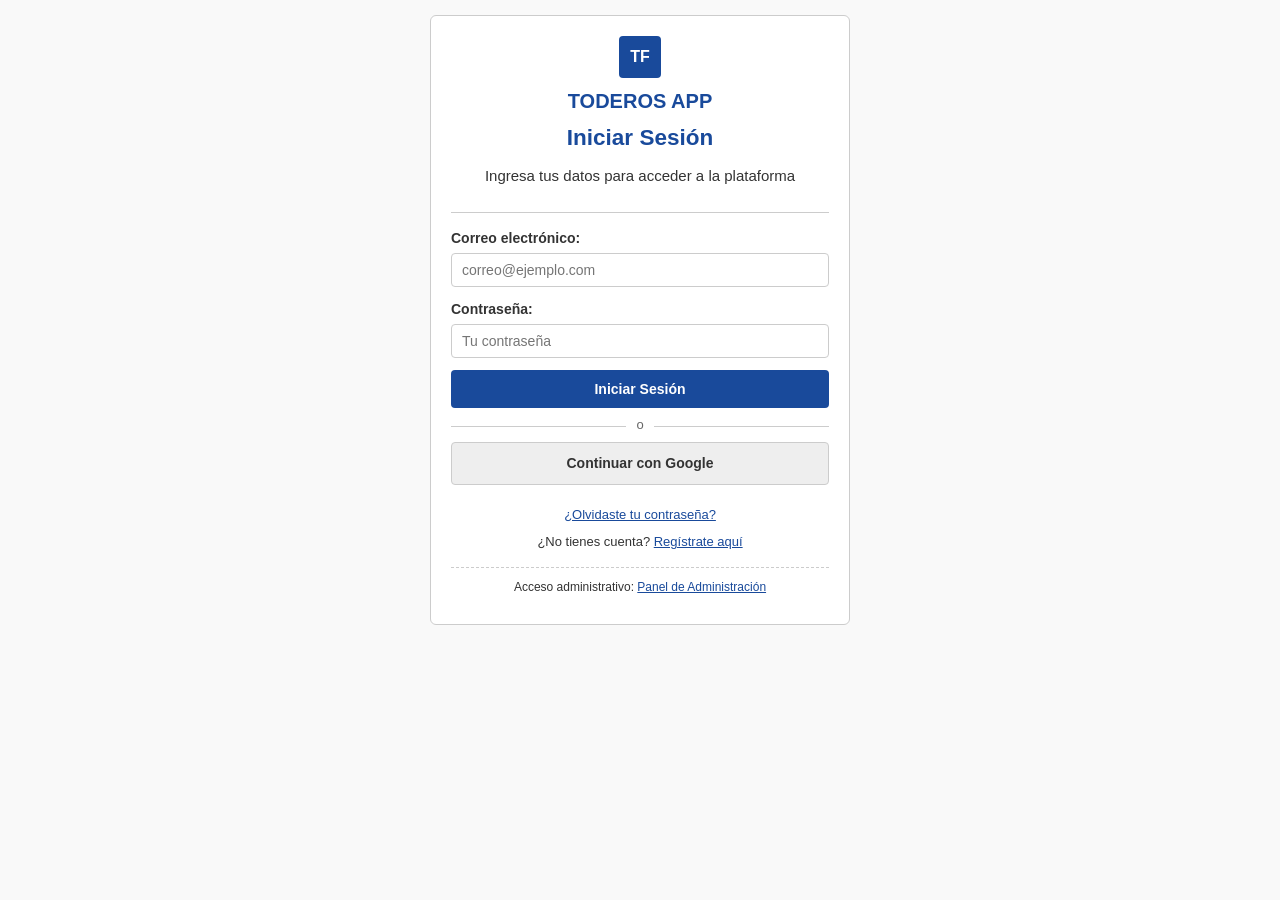
==== commit 3f6cfeaa: "feat: mantener isotipo basico TF en encabezado" ====
--- a/index.html
+++ b/index.html
@@ -1,5 +1,6 @@
 <!DOCTYPE html>
 <html lang="es">
+
 <head>
   <meta charset="UTF-8">
   <meta name="viewport" content="width=device-width, initial-scale=1.0">
@@ -9,57 +10,60 @@
   <!-- Estilos de pantalla -->
   <link rel="stylesheet" href="css/index.css">
 </head>
-<body>
 
-  <!-- Contenedor principal de la pantalla móvil -->
-  <main class="mobile-view">
-    
-    <!-- Encabezado con logo y título -->
-    <header class="site-header">
-      <div class="login-brand-logo">[Logo]</div>
-      <h1 class="brand-name">TODEROS APP</h1>
-      <h2>Iniciar Sesión</h2>
-      <p>Ingresa tus datos para acceder a la plataforma</p>
-    </header>
 
-    <!-- Formulario de inicio de sesión -->
-    <form action="buscar-servicios.html" method="get" class="login-box">
-      
-      <div class="form-group">
-        <label for="correo">Correo electrónico:</label>
-        <input type="email" id="correo" name="correo" placeholder="correo@ejemplo.com" required>
-      </div>
+  <body>
 
-      <div class="form-group">
-        <label for="password">Contraseña:</label>
-        <input type="password" id="password" name="password" placeholder="Tu contraseña" required>
-      </div>
+      <!-- Contenedor principal de la pantalla móvil -->
+      <main class="mobile-view">
 
-      <div class="form-group">
-        <button type="submit" class="btn btn-primary btn-block">Iniciar Sesión</button>
-      </div>
+          <!-- Encabezado con logo y título -->
+          <header class="site-header">
+            <div class="brand-logo-box">TF</div>
+            <h1 class="brand-name">TODEROS APP</h1>
+            <h2>Iniciar Sesión</h2>
+            <p>Ingresa tus datos para acceder a la plataforma</p>
+          </header>
 
-      <div class="divider-simple">
-        <span>o</span>
-      </div>
+          <!-- Formulario de inicio de sesión -->
+            <form action="buscar-servicios.html" method="get" class="login-box">
 
-      <div class="form-group">
-        <a href="buscar-servicios.html" class="btn btn-secondary btn-block">Continuar con Google</a>
-      </div>
+              <div class="form-group">
+                <label for="correo">Correo electrónico:</label>
+                <input type="email" id="correo" name="correo" placeholder="correo@ejemplo.com" required>
+              </div>
 
-    </form>
+              <div class="form-group">
+                <label for="password">Contraseña:</label>
+                <input type="password" id="password" name="password" placeholder="Tu contraseña" required>
+              </div>
 
-    <!-- Enlaces de navegación -->
-    <footer class="login-footer-links">
-      <p><a href="#recuperar">¿Olvidaste tu contraseña?</a></p>
-      <p>¿No tienes cuenta? <a href="registro.html">Regístrate aquí</a></p>
-      
-      <div class="admin-link-box">
-        <p>Acceso administrativo: <a href="admin-dashboard.html">Panel de Administración</a></p>
-      </div>
-    </footer>
+              <div class="form-group">
+                <button type="submit" class="btn btn-primary btn-block">Iniciar Sesión</button>
+              </div>
 
-  </main>
+                <div class="divider-simple">
+                  <span>o</span>
+                </div>
 
-</body>
-</html>
+                <div class="form-group">
+                  <a href="buscar-servicios.html" class="btn btn-secondary btn-block">Continuar con Google</a>
+                </div>
+
+            </form>
+
+                <!-- Enlaces de navegación -->
+                <footer class="login-footer-links">
+                  <p><a href="#recuperar">¿Olvidaste tu contraseña?</a></p>
+                  <p>¿No tienes cuenta? <a href="registro.html">Regístrate aquí</a></p>
+
+                  <div class="admin-link-box">
+                    <p>Acceso administrativo: <a href="admin-dashboard.html">Panel de Administración</a></p>
+                  </div>
+                </footer>
+
+      </main>
+
+  </body>
+
+</html>
--- a/css/styles.css
+++ b/css/styles.css
@@ -67,6 +67,20 @@
   border-bottom: 1px solid var(--color-border);
   padding-bottom: 15px;
   margin-bottom: 15px;
+}
+
+.brand-logo-box {
+  width: 42px;
+  height: 42px;
+  background-color: var(--color-primary);
+  color: #ffffff;
+  display: inline-flex;
+  align-items: center;
+  justify-content: center;
+  font-weight: bold;
+  font-size: 16px;
+  border-radius: 4px;
+  margin-bottom: 8px;
 }
 
 .brand-name {
--- a/css/index.css
+++ b/css/index.css
@@ -3,19 +3,7 @@
    ========================================================================== */
 
 .login-box {
-  margin-top: 20px;
-}
-
-.login-brand-logo {
-  width: 50px;
-  height: 50px;
-  background-color: var(--color-primary);
-  color: #fff;
-  line-height: 50px;
-  text-align: center;
-  font-weight: bold;
-  border-radius: 4px;
-  margin: 0 auto 10px auto;
+  margin-top: 15px;
 }
 
 .divider-simple {
